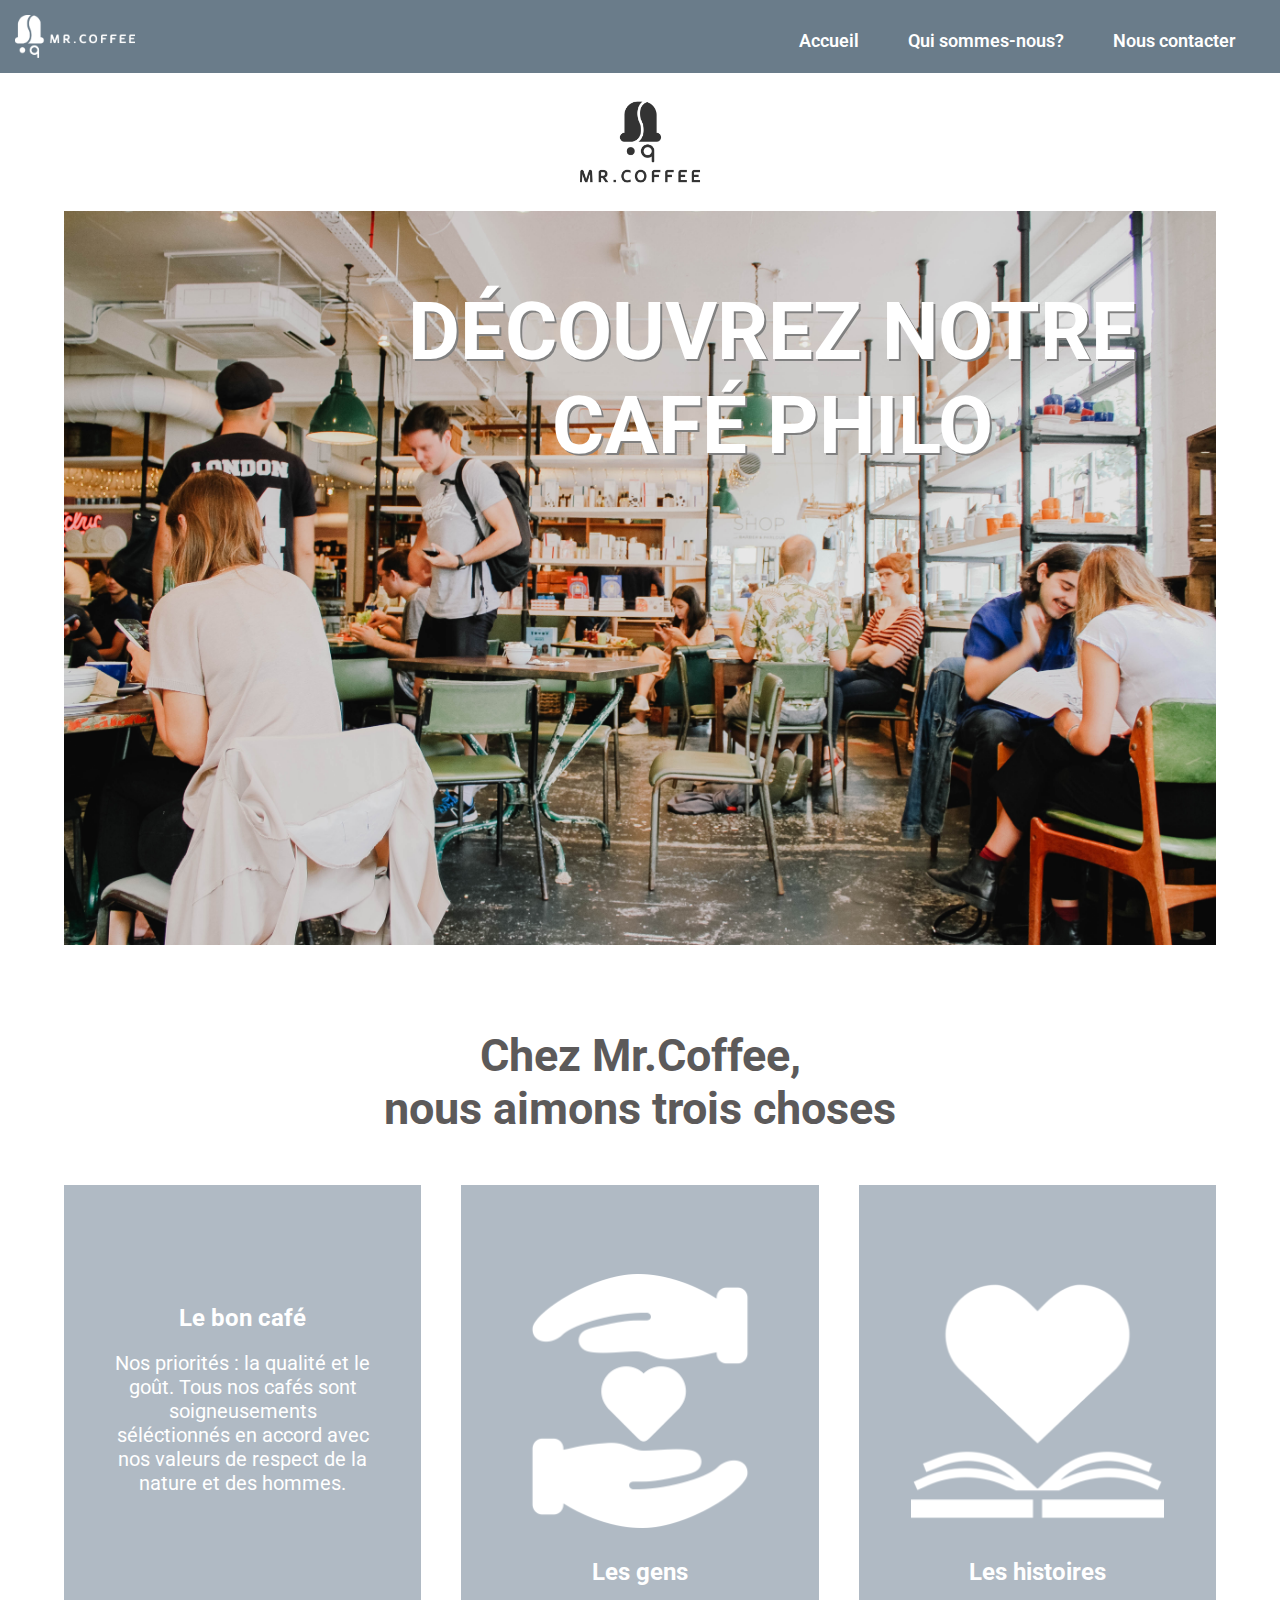
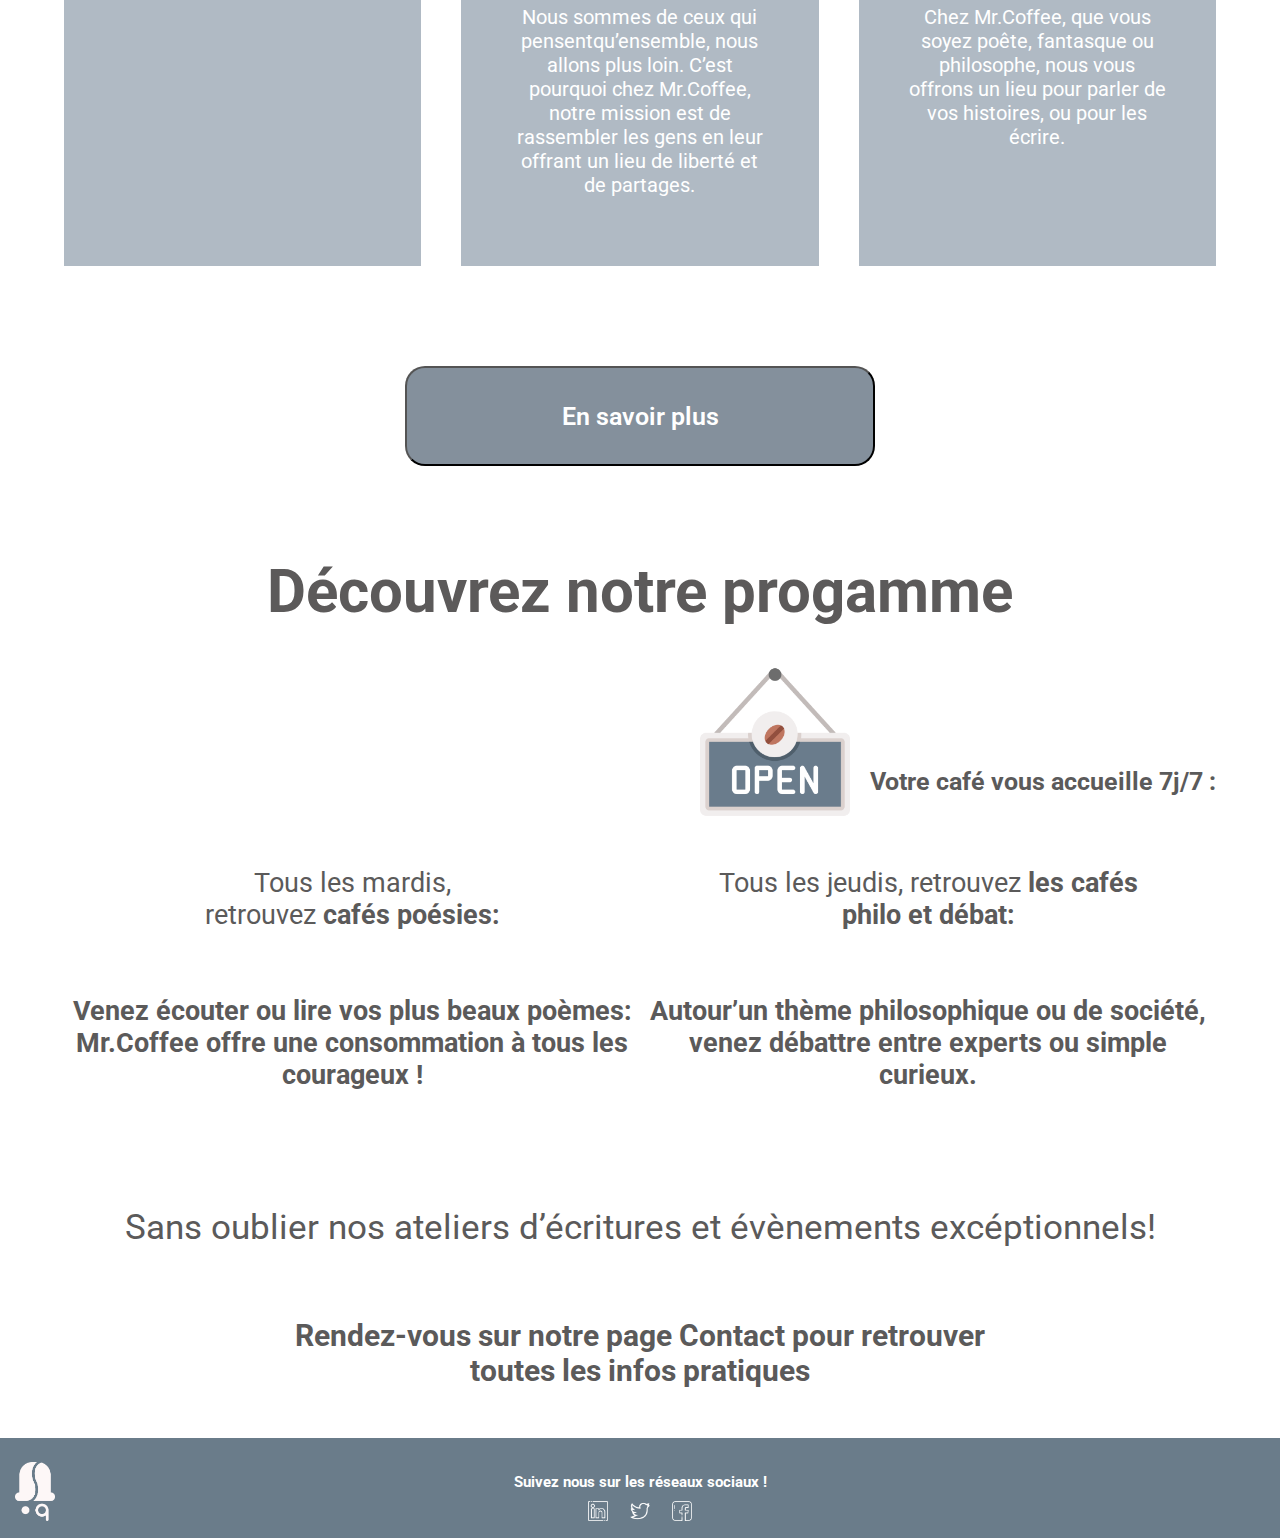
==== index.html @ a0760617 "first commit" ====
<!DOCTYPE html>
<html lang="en">
<head>
    <title>Mr. Coffee</title>
    <link rel="stylesheet" type="text/css" href="application.css">
    <link rel="preconnect" href="https://fonts.gstatic.com">
    <link href="https://fonts.googleapis.com/css2?family=Roboto:wght@400;700&display=swap" rel="stylesheet">   
     <meta charset="UTF-8">
<meta name="viewport" content="width=device-width, initial-scale=1.0">
    <meta name="viewport" content="width=device-width, initial-scale=1.0">
    
</head>
<body>
<header>
    <nav class="flex space-between">
        <img src="/Assets/full_logo_white.png" alt="">
        <div class="navbar">
            <a href="index.html">Accueil</a>
            <a href="/about.html">Qui sommes-nous?</a>
            <a href="/contact.html">Nous contacter</a>
        </div>
    </nav>

</header>

<main>
    <img src="/Assets/logo_mrcoffee.png" class="blogo" >
<section>
    
        <div class ="mainpic">
            <img src="/Assets/mr_coffee_salle.jpg" class="salle1">
            <div class="logot"><h1>DÉCOUVREZ NOTRE CAFÉ PHILO </h1> </div>
        </div>

<id class= "heading1"><h2><center> Chez Mr.Coffee, <br> nous aimons trois choses</h2></center></id>

<div class="flex grid-three">
    <div class="col">
        <id class ="card"></id><img src="/Assets/icon_café.png" alt="">
            <div class="box"><center><h2> Le bon café</h2></center> <br>
            <p>Nos priorités : la qualité et le goût.
            Tous nos cafés sont soigneusements séléctionnés en accord avec nos valeurs de respect de la nature et des 
            hommes.</p> 
            </div>
        
</div>

        <div class="col">
            <id class ="card"><img src="/Assets/icon_gens.png" alt="">
                <div class="box"><center><h2> Les gens</h2><br>
                <p> Nous sommes de ceux qui pensentqu’ensemble, nous allons plus loin. C’est pourquoi chez Mr.Coffee, notre
                mission est de rassembler les gens en leur offrant un lieu de liberté et de partages.</p></center> 
                </div>
        </div>        


                    <div class="col">
                        <id class ="card"><img src="/Assets/icon_histoires.png" alt="">
                            <div class="box"> <center><h2> Les histoires </h2></center> <br>

                             <p>Chez Mr.Coffee, que vous soyez poête, fantasque ou philosophe, nous vous offrons un lieu pour parler de
                             vos histoires, ou pour les écrire. </p>
                            </div>
                    </div>                      
</div>
            <div class="buttonbox">
            <button div class="button">En savoir plus</button></div>
        </div>

        <div class="découvreztext"><h2>Découvrez notre progamme</h2></div>

        <div class='opensign'>
            <img src="/Assets/icon_open.png" alt="">
            <div class="opentext"><p>Votre café vous accueille 7j/7 :</p>
            </div>        
    </div>

        <div class='two-col'>
            
                <div class='blue-column'>
                  <p>Tous les mardis,<br>retrouvez <strong>cafés poésies:</strong></p>
                  <br> 
                  <br>
            
                  <p><strong>Venez écouter ou lire vos plus beaux
                  poèmes: Mr.Coffee offre une
                  consommation à tous les courageux !</p></strong>
                </div>
            
    
                <div class='green-column'>
                    <p> Tous les jeudis, retrouvez <strong>les cafés <br>
                        philo et débat:</strong></p><br>
                    <br>
            

                    <p><strong>Autour’un thème philosophique ou de
                    société, venez débattre entre experts ou
                    simple curieux.</p>                 </strong> 
                </div>
              
            </div>
          </div>

       


            

            <div class="sanstext"><p>Sans oublier nos ateliers d’écritures et évènements excéptionnels!</p></div>

            <div class="rendeztext"><h3>Rendez-vous sur notre page Contact pour retrouver  <br> 
                toutes les infos pratiques</h3></div>

</section>
</main>

<footer>
       <img class ="flogo" src="/Assets/logo_blanc.png" >
          <div class ="ftlinks"><h2>Suivez nous sur les réseaux sociaux !</h2>
                  <img src="/Assets/logo_linkedin.png"   > 
                  <img src="/Assets/logo_twitter.png"   > 
                  <img src="/Assets/logo_facebook.png"  > 
            </div>
</footer>

</body>
---- application.css ----
*, *::after, *::before {
    margin: 0;
    padding: 0;
    box-sizing: border-box;
    font-family: "Roboto", sans-serif;
    }
    
    .flex{
    display: flex;
    }
  
main { 
      padding-left: 5%;
      padding-right:5%;
    
  }

  .navbar {
      padding-top: 30px;
      padding-bottom: 20px;
  }

  nav img{
    width: 150px;
    padding: 15px;

  }

  nav {
    background-color: #6a7c8a;
    height: 300px
    j
  }

  nav a {
    text-decoration: none;
    color: #fff;
    font-weight: 600;
    font-size: 18px;
    padding-right: 45px;
    
  }

  .flex.space-between {
    justify-content: space-between;
  }


.blogo {
  display: block;
  margin-left: auto;
  margin-right: auto;
  width: 12%;
  
 
}

.salle1 {
  width: 100%;
}

.mainpic {
    position: relative;
    text-align: center;
    margin-bottom: 80px;
}

.logot {
    color: rgb(255, 255, 255);
    font-weight: 600;
    font-size: 40px;
    position: absolute;
    top: 10%;
    left: 23%;
    text-shadow: 2px 2px grey
}


.heading1 {
    color: #5C5A5A;
    font-size: 30px;
}


/* 3 grid */
.flex-grid {
    display: flex;
  }
  
  .grid-three {
    display: flex;
    justify-content: space-between;
    padding-top: 50px;
    padding-bottom: 50px;
    color: white;
  }
  .grid-three .col {
    width: 31%;
  }

  .col {
      background-color: #b0bac4;
      padding: 20px;
      width: 80%;

    
  }
  .grid-three img {
    width: 80%;
    display:block;
    margin:auto;
    padding-top: 50px;
  }

.card {
align-items: center;
padding: 100px;
}

.box {
    padding: 30px;
    margin: auto;
}
    
.box p {
text-align: center;
font-size: 20px;
}


  
/* Button */

.buttonbox {
    padding-top: 50px;
    padding-bottom: 50px;
    display: flex;
    align-items: center;
    justify-content: center;

}

  button {
    color:white;
    font-weight: 600;
     font-size: 25px;
     height: 100px;
     width: 470px; 
     background-color: #84909c;
     border-radius: 20px;
  }

  .découvreztext {
    display: flex;
    justify-content: center;
    text-align: center;
    margin: 40px 
  }

  .découvreztext h2 {
    font-size: 60px;  
    color:#5C5A5A;
      
  }

.sanstext {
    padding-bottom: 30px;
    color: #5B5A5A;
    display: flex;
    justify-content: center;
    text-align: center;
    margin: 40px 
    
    
}

.sanstext p{
    color: #5B5A5A;
    font-size: 35px;
}

.rendeztext {
width: auto;
display: flex;
justify-content: center;
text-align: center;
padding-bottom: 50px;

}

.rendeztext  h3{
    color: #5B5A5A;
    font-size: 30px

}
 
 
/* Two Column */

.two-col {
    margin-top: 50px;
   
    display: flex;
    justify-content: space-between;
  }
  
  .column {
    display: flex;
    flex-direction: column;
    flex-basis: 100%;
    flex: 1;
    margin: 20px;
  }
  
  .blue-column {
    width: 600px;
    height: 300px;
    color: #5B5A5A;
    text-align: center;
    font-size: 27px;
    

  }

  .green-column {
   font-size: 27px;
   color: #5B5A5A;
   width: 600px;
   height: 300px;
   text-align: center;
    
    
  }
  
/* Open Sign */

.opensign img{
width: 150px;
}
 
.opensign {
    display: flex;
    justify-content: right
}

.opentext {
    color: #5B5A5A;
    padding-left: 20px;
    padding-top: 100px   
    
}

.opentext p {
   font-size: 25px;
   font-weight: bold;

}

/* Footer */

  footer {
    background-color:#6a7c8a; 
    display: flex;
    justify-content: center;
    text-align: center;
    height: 100px;
    position: relative;
}

.flogo {
    position: absolute;
    left: 15px;
    bottom: 17px;
    width: 40px
}

.ftlinks {
    padding: 35px;
    color: white;
    font-size: 10px;

}
.ftlinks img {
 width: 40px;
 padding: 10px;
}

/* about page */



/* 2nd colcum */

.two-col2 {
    height: 800px;
    display: flex;
    justify-content: space-around
    
}

.green-column2 img {
    width: 1000px;
}

.green-column1 img {
    width: 500px;
    
}

.blue-column2 {
    height: 500px;
    width: auto;
    display: flex;
    flex-direction: column;
    padding-right: 200px;
    padding-top: 100px;
  }

.blue-column2 h2 {
    font-size: 40px;
    color: #5B5A5A;
}

.blue-column2 p {
    font-size: 30px;
    color: #5B5A5A;
}

.two-col2 {
    padding-top: 50px;
margin-bottom: 200px;
    display: flex;
    
}
.blue-column3 img {
    width: 600px;
    height: 700px;
}

.green-column2 {
    padding-left: 60px;
    padding-top: 60px;
    font-size: 30px;
    color: #5B5A5A;
}

/* Contact page */

.heading {
    display: flex;
    justify-content: center;
    margin: 50px;
}

.heading h2 {
    font-size: 30px;
    color: #5B5A5A;
}

.address {
width: 600px;
text-align: left;
margin-left: 550px;
padding-bottom: 50px;

}

.address p {
    font-size: 30px;
    color: #5B5A5A;
}
.address h2 {
    font-size: 30px;
    color: #5B5A5A;
}

.addimg {
text-align: center;
margin: auto;
    padding-bottom: 30px;
    padding-top: 30px;
}

@media (max-width: 500px) {
nav a {
font-size: 15px;
padding: 5px;
}

.logot   {
font-size: 70%;
text-align: center;
}



 /* 3 Grid */
.col {
    padding: 0px;
    height: 500px;
}

.box {
    float: none;
    width: 100%;
    height:fit-content
}
.sanstext  {
    padding-top: 150px;
}

.grid-three {
    display: flex;
    flex-direction: row;
    width: 100%;
}

}
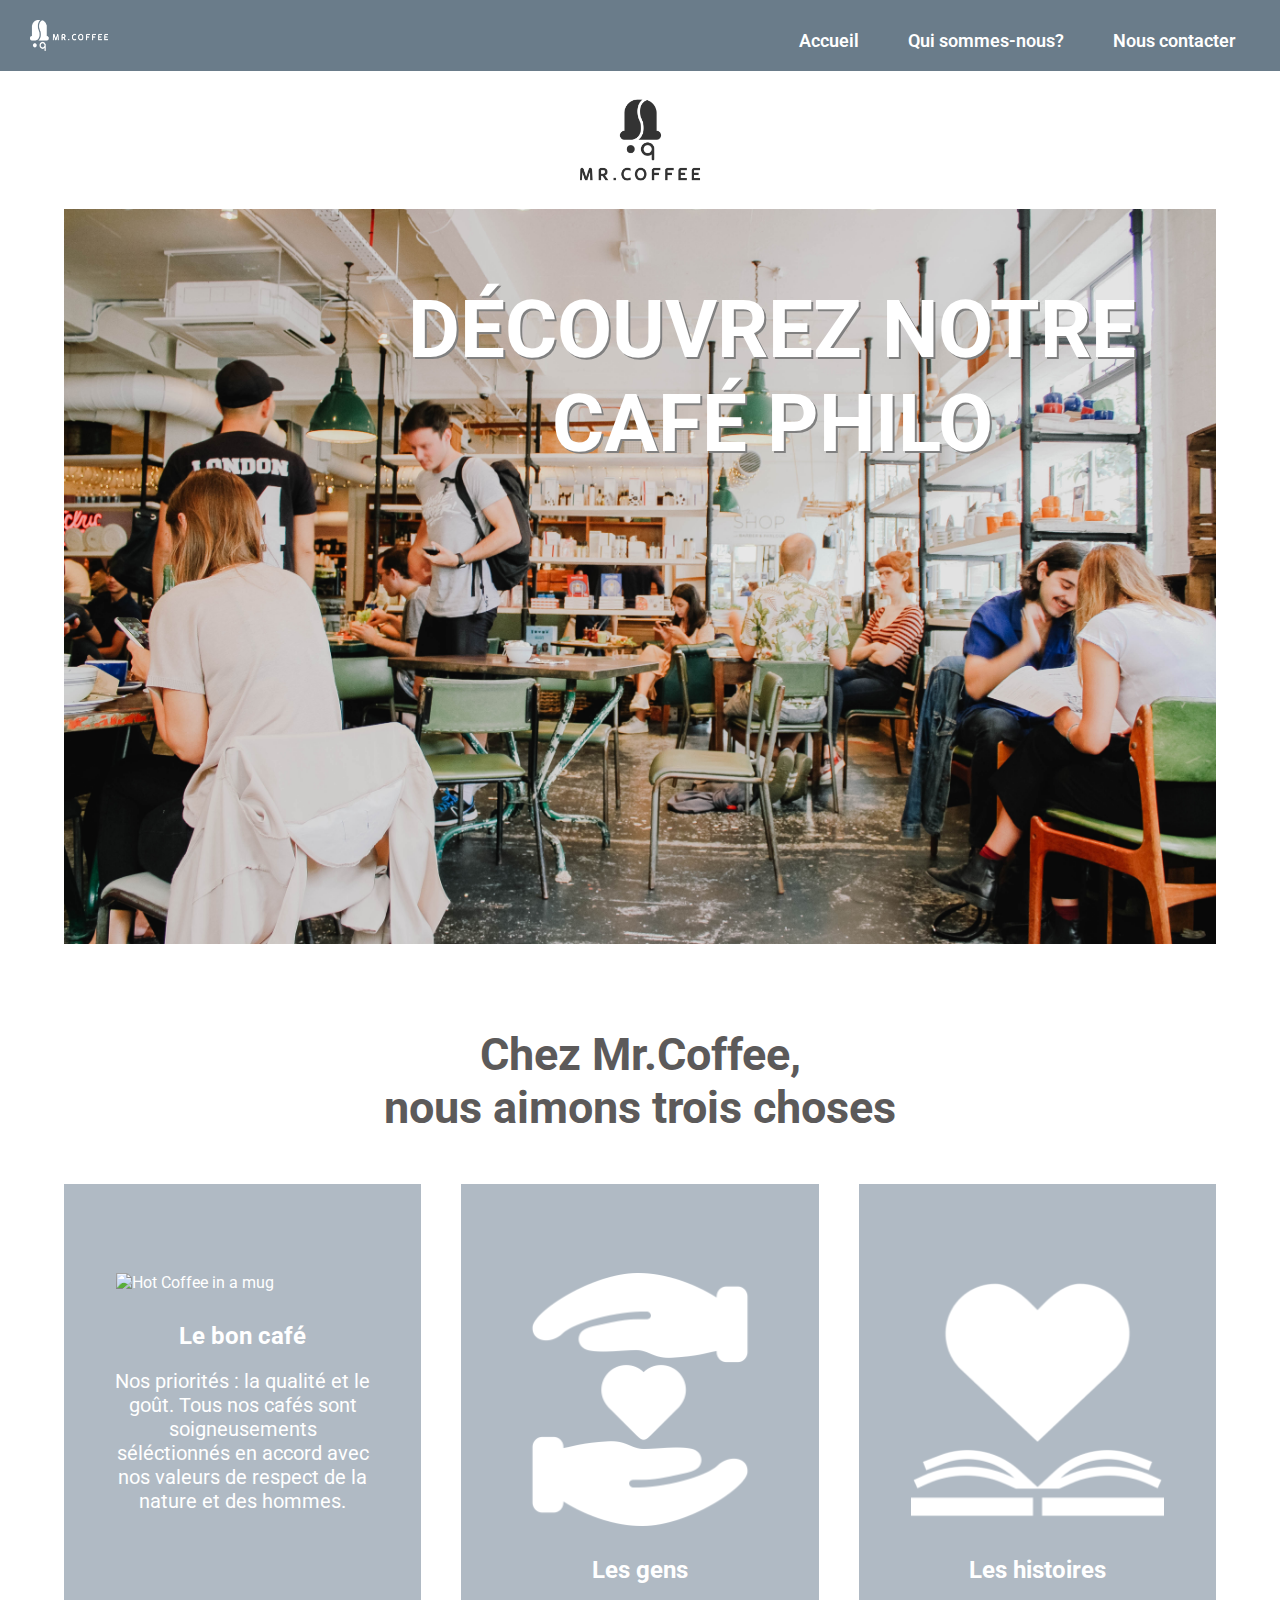
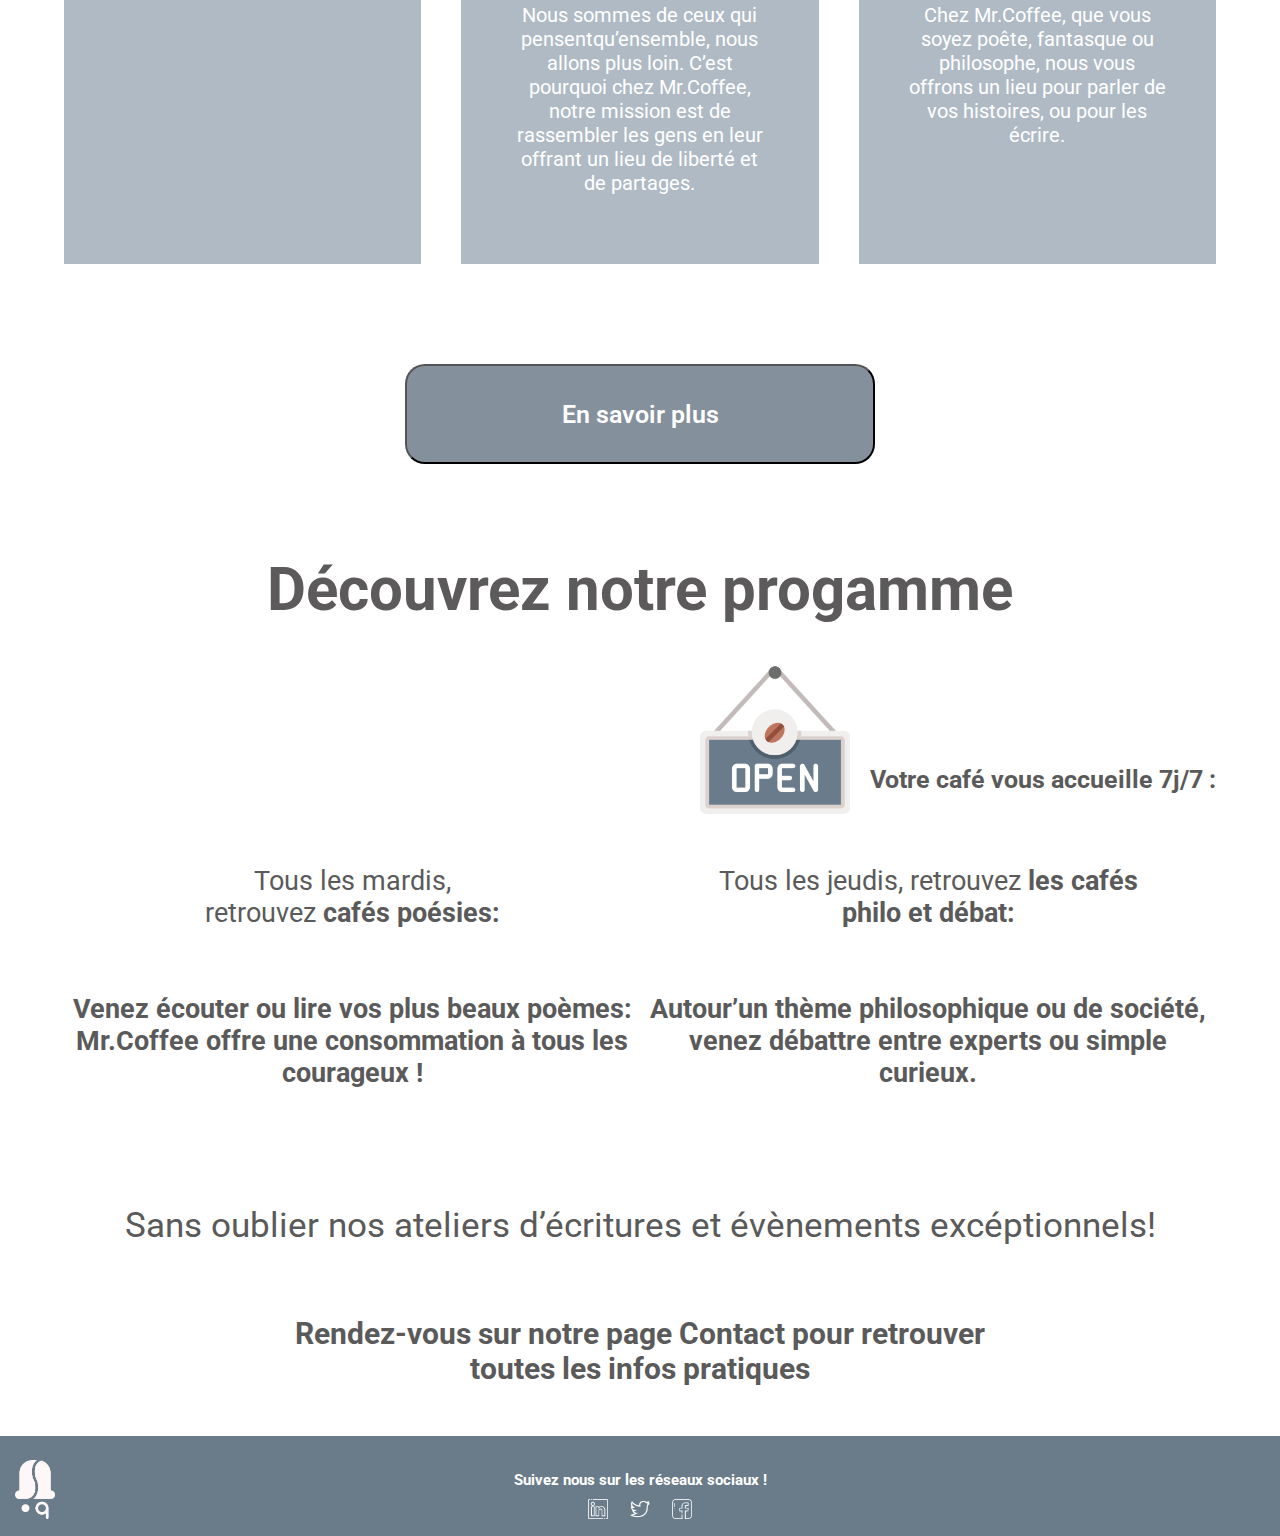
==== commit 26b3ef0b: "Submisson" ====
--- a/index.html
+++ b/index.html
@@ -1,7 +1,7 @@
 <!DOCTYPE html>
 <html lang="en">
 <head>
-    <title>Mr. Coffee</title>
+    <title>Mr. Coffee Index</title>
     <link rel="stylesheet" type="text/css" href="application.css">
     <link rel="preconnect" href="https://fonts.gstatic.com">
     <link href="https://fonts.googleapis.com/css2?family=Roboto:wght@400;700&display=swap" rel="stylesheet">   
@@ -13,7 +13,7 @@
 <body>
 <header>
     <nav class="flex space-between">
-        <img src="/Assets/full_logo_white.png" alt="">
+        <img src="/Assets/full_logo_white.png" alt="Mr. Coffee Logo White">
         <div class="navbar">
             <a href="index.html">Accueil</a>
             <a href="/about.html">Qui sommes-nous?</a>
@@ -24,11 +24,11 @@
 </header>
 
 <main>
-    <img src="/Assets/logo_mrcoffee.png" class="blogo" >
+    <img src="/Assets/logo_mrcoffee.png" alt="Mr. Coffee Logo Black"class="blogo" >
 <section>
     
         <div class ="mainpic">
-            <img src="/Assets/mr_coffee_salle.jpg" class="salle1">
+            <img src="/Assets/mr_coffee_salle.jpg" alt="People in a cafe" class="salle1">
             <div class="logot"><h1>DÉCOUVREZ NOTRE CAFÉ PHILO </h1> </div>
         </div>
 
@@ -36,7 +36,7 @@
 
 <div class="flex grid-three">
     <div class="col">
-        <id class ="card"></id><img src="/Assets/icon_café.png" alt="">
+        <id class ="card"></id><img src="/Assets/icon_café.png" alt="Hot Coffee in a mug">
             <div class="box"><center><h2> Le bon café</h2></center> <br>
             <p>Nos priorités : la qualité et le goût.
             Tous nos cafés sont soigneusements séléctionnés en accord avec nos valeurs de respect de la nature et des 
@@ -46,7 +46,7 @@
 </div>
 
         <div class="col">
-            <id class ="card"><img src="/Assets/icon_gens.png" alt="">
+            <id class ="card"><img src="/Assets/icon_gens.png" alt="Two cupped hands with a heart in the middle">
                 <div class="box"><center><h2> Les gens</h2><br>
                 <p> Nous sommes de ceux qui pensentqu’ensemble, nous allons plus loin. C’est pourquoi chez Mr.Coffee, notre
                 mission est de rassembler les gens en leur offrant un lieu de liberté et de partages.</p></center> 
@@ -55,7 +55,7 @@
 
 
                     <div class="col">
-                        <id class ="card"><img src="/Assets/icon_histoires.png" alt="">
+                        <id class ="card"><img src="/Assets/icon_histoires.png" alt="A heart over a open book">
                             <div class="box"> <center><h2> Les histoires </h2></center> <br>
 
                              <p>Chez Mr.Coffee, que vous soyez poête, fantasque ou philosophe, nous vous offrons un lieu pour parler de
@@ -70,7 +70,7 @@
         <div class="découvreztext"><h2>Découvrez notre progamme</h2></div>
 
         <div class='opensign'>
-            <img src="/Assets/icon_open.png" alt="">
+            <img src="/Assets/icon_open.png" alt="Sign with the words open">
             <div class="opentext"><p>Votre café vous accueille 7j/7 :</p>
             </div>        
     </div>
@@ -116,11 +116,11 @@
 </main>
 
 <footer>
-       <img class ="flogo" src="/Assets/logo_blanc.png" >
+       <img class ="flogo" src="/Assets/logo_blanc.png" alt="Small Mr. Coffee Logo" >
           <div class ="ftlinks"><h2>Suivez nous sur les réseaux sociaux !</h2>
-                  <img src="/Assets/logo_linkedin.png"   > 
-                  <img src="/Assets/logo_twitter.png"   > 
-                  <img src="/Assets/logo_facebook.png"  > 
+                  <img src="/Assets/logo_linkedin.png" alt="Linkedin Logo"   > 
+                  <img src="/Assets/logo_twitter.png"  alt="Twitter Logo" > 
+                  <img src="/Assets/logo_facebook.png"  alt="Facebook logo"> 
             </div>
 </footer>
 
--- a/application.css
+++ b/application.css
@@ -19,11 +19,14 @@
   .navbar {
       padding-top: 30px;
       padding-bottom: 20px;
+  
+    
   }
 
   nav img{
-    width: 150px;
-    padding: 15px;
+width: 10%; 
+padding: 20px;
+padding-left: 30px;
 
   }
 
@@ -202,7 +205,7 @@
     margin-top: 50px;
    
     display: flex;
-    justify-content: space-between;
+    justify-content: space-evenly;
   }
   
   .column {
@@ -219,7 +222,6 @@
     color: #5B5A5A;
     text-align: center;
     font-size: 27px;
-    
 
   }
 
@@ -292,40 +294,48 @@
 
 /* 2nd colcum */
 
+
+.row {
+  display: flex;
+  flex-direction: row;
+  flex-wrap: wrap;
+  width: 100%;
+}
+
+.column {
+  display: flex;
+  flex-direction: column;
+  flex: 1;
+  width: 100px;
+}
+
+.rightcol {
+text-align: right;
+}
+.rightcol img {
+  width: 70%;
+}
+
+.leftcol h3 {
+  font-size: 40px;
+}
+.leftcol {
+  padding-top: 100px;
+  padding-right: 100px;
+  font-size: 25px;
+  line-height: 1.5;
+  color: #5B5A5A;
+
+  
+}
+
+
 .two-col2 {
-    height: 800px;
-    display: flex;
-    justify-content: space-around
-    
-}
-
-.green-column2 img {
-    width: 1000px;
-}
-
-.green-column1 img {
-    width: 500px;
-    
-}
-
-.blue-column2 {
-    height: 500px;
-    width: auto;
-    display: flex;
-    flex-direction: column;
-    padding-right: 200px;
-    padding-top: 100px;
-  }
-
-.blue-column2 h2 {
-    font-size: 40px;
-    color: #5B5A5A;
-}
-
-.blue-column2 p {
-    font-size: 30px;
-    color: #5B5A5A;
-}
+    display: flex;
+    justify-content: space-evenly
+}
+
+
 
 .two-col2 {
     padding-top: 50px;
@@ -334,15 +344,19 @@
     
 }
 .blue-column3 img {
-    width: 600px;
-    height: 700px;
+  width: 80%;
+  
+  
+  }
+.green-column2 h3 {
+  font-size: 40px;
 }
 
 .green-column2 {
-    padding-left: 60px;
-    padding-top: 60px;
-    font-size: 30px;
-    color: #5B5A5A;
+    font-size: 25px;
+    line-height: 1.5;
+    color: #5B5A5A;
+    padding-right: 300px;
 }
 
 /* Contact page */
@@ -359,10 +373,10 @@
 }
 
 .address {
-width: 600px;
 text-align: left;
-margin-left: 550px;
+margin-left: 560px;
 padding-bottom: 50px;
+font-size: 25px;
 
 }
 
@@ -382,10 +396,23 @@
     padding-top: 30px;
 }
 
+
 @media (max-width: 500px) {
 nav a {
-font-size: 15px;
-padding: 5px;
+font-size: 12px;
+padding-right: 10px;
+}
+
+.navbar {
+  padding-right: 35px;
+}
+
+nav img {
+  width: 30%;
+}
+
+.blogo {
+width: 20%;
 }
 
 .logot   {
@@ -397,23 +424,201 @@
 
  /* 3 Grid */
 .col {
-    padding: 0px;
-    height: 500px;
+margin-top: 10px; 
+  font-size: small;
+    
 }
 
 .box {
-    float: none;
-    width: 100%;
-    height:fit-content
-}
+    display: flex;
+    flex-direction:column;
+}
+
+.leftcol h3 {
+  font-size: 20px;
+}
+
+.green-column2 h3 {
+  font-size: 20px;
+}
+
+.green-column2 p {
+  font-size: 15px;
+}
+
 .sanstext  {
     padding-top: 150px;
 }
 
 .grid-three {
     display: flex;
-    flex-direction: row;
-    width: 100%;
-}
-
-}+    flex-direction:column
+}
+
+.grid-three .col {
+  width: fit-content;
+}
+
+.grid-three img {
+  width: 35%;
+  display:block;
+  margin:auto;
+  padding-top: 50px;
+}
+
+
+
+.logot {
+  color: rgb(255, 255, 255);
+  font-weight: 600;
+  font-size: 12px;
+  position: absolute;
+  top: 15%;
+  left: 18%;
+  text-shadow: 2px 2px grey
+}
+
+/* About page */
+.two-col2 {
+  margin-bottom: 50px;
+
+   display: block;
+}
+
+.green-column2 h3 {
+  font-size: 25px;
+}
+
+.green-column2 {
+  padding: 0;
+  text-align: center;
+  font-size: 20px;
+}
+.row {
+  display: block;
+}
+.column {
+  width: auto;
+}
+.leftcol {
+  padding: 0;
+  font-size: 15px;
+  text-align: center;
+}
+
+.rightcol {
+text-align: center;
+}
+
+.blue-column3 {
+text-align: center;
+padding-bottom: 20px;
+
+}
+
+ .heading {
+margin: 0;
+padding-bottom: 20px;
+ }
+.heading h2 {
+  font-size: 20px;
+
+}
+.address {
+  margin: 0;
+}
+
+.address h2 {
+  font-size: 20px;
+}
+.address p {
+  font-size: 15px;
+}
+
+.addimg {
+  width: 40%;
+  text-align: left;
+  margin: 0;
+}
+
+}
+
+
+@media (max-width: 375px) {
+  /* Iphone 6/7/8 */
+
+.flex.space-between {
+  display: block;
+  text-align: center;
+}
+
+  nav img {
+    width: 35%;
+    text-align: center;
+  }
+
+  .navbar {
+    text-align: center;
+    padding: 0px;
+    padding-bottom: 10px;
+  }
+
+  .logot {
+    left: 12%;
+  }
+
+
+  .heading1 {
+    font-size: 20px;
+}
+
+button {
+  font-size: 20px;
+  height: 80px;
+  width: 300px;
+}
+
+.découvreztext h2 {
+  font-size: 25px;
+  }
+
+  .opensign img {
+width: 130px;
+  }
+.opentext p {
+font-size: 17px;
+}
+
+.blue-column {
+  font-size: 20px;
+}
+.green-column {
+  font-size: 20px;
+}
+
+.sanstext {
+  padding-top: 30px;
+
+}
+.sanstext p {
+  font-size: 25px;
+}
+.rendeztext h3 {
+    font-size: 20px;
+  }
+
+/* About page */
+.leftcol h3 {
+  font-size: 20px;
+}
+
+.green-column2 h3 {
+  font-size: 20px;
+}
+
+.green-column2 p {
+  font-size: 15px;
+}
+
+}
+
